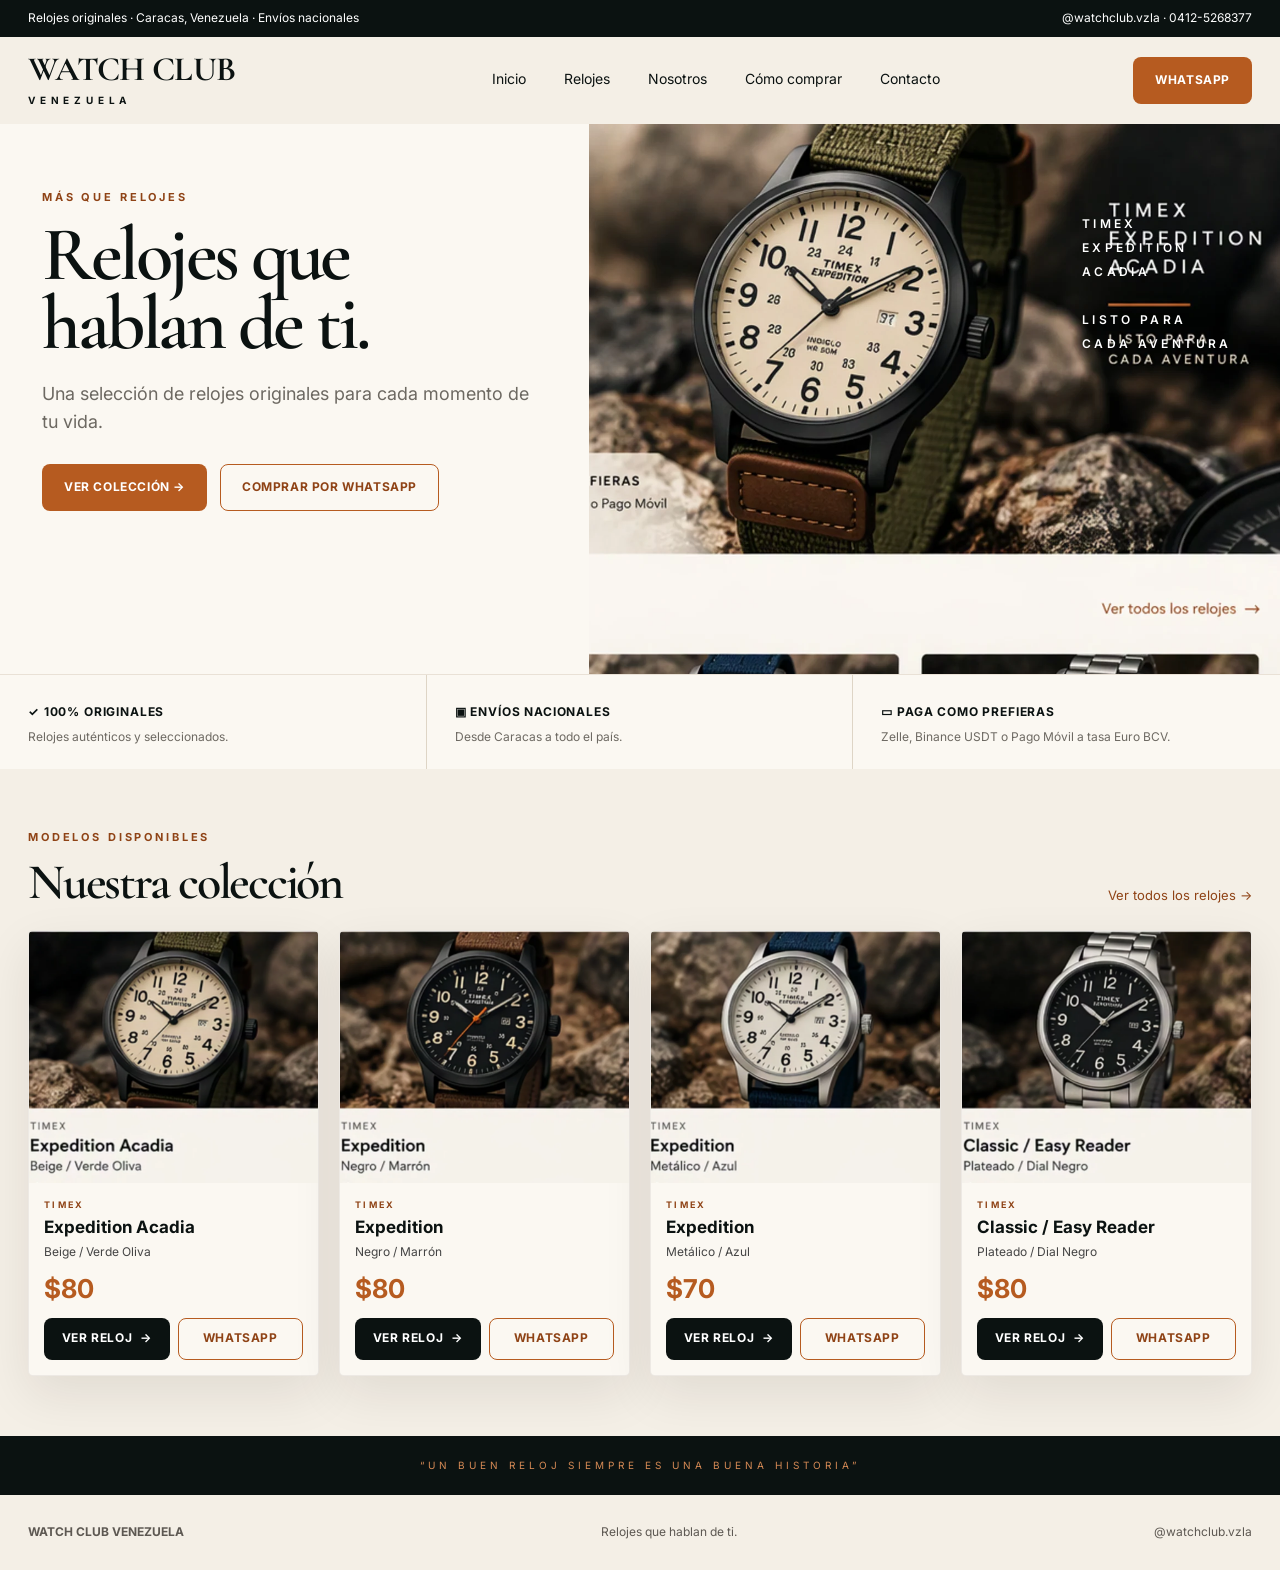
==== index.html @ b3d06749 "Add files via upload" ====
<!doctype html><html lang="es"><head><meta charset="utf-8"><meta name="viewport" content="width=device-width,initial-scale=1"><meta name="description" content="Relojes originales Timex en Caracas y envíos nacionales."><title>Watch Club Venezuela</title><link rel="stylesheet" href="css/styles.css"><script src="js/products.js" defer></script><script src="js/app.js" defer></script></head><body><div class="topbar"><div class="topbar__inner"><span>Relojes originales · Caracas, Venezuela · Envíos nacionales</span><span>@watchclub.vzla · 0412-5268377</span></div></div><header class="site-header"><a class="brand" href="index.html">WATCH CLUB<small>VENEZUELA</small></a><button class="menu-button" type="button" data-menu aria-expanded="false" aria-label="Abrir menú">☰</button><nav class="site-nav" data-nav><a href="index.html">Inicio</a><a href="index.html#coleccion">Relojes</a><a href="nosotros.html">Nosotros</a><a href="como-comprar.html">Cómo comprar</a><a href="contacto.html">Contacto</a></nav><a class="button button--copper" data-wa target="_blank" rel="noopener noreferrer">WhatsApp</a></header><main><section class="hero"><div class="hero__copy"><p class="eyebrow">MÁS QUE RELOJES</p><h1>Relojes que<br>hablan de ti.</h1><p class="hero__lead">Una selección de relojes originales para cada momento de tu vida.</p><div class="hero__actions"><a class="button button--copper" href="#coleccion">Ver colección →</a><a class="button button--line" data-wa target="_blank" rel="noopener noreferrer">Comprar por WhatsApp</a></div></div><div class="hero__visual"><a href="producto.html?id=expedition-acadia-verde"><img src="assets/images/hero.webp" alt="Timex Expedition Acadia sobre superficie rocosa"></a><div class="hero__caption">TIMEX<br>EXPEDITION<br>ACADIA<br><br>LISTO PARA<br>CADA AVENTURA</div></div></section><section class="benefits"><div class="benefit"><strong>✓ 100% ORIGINALES</strong><p>Relojes auténticos y seleccionados.</p></div><div class="benefit"><strong>▣ ENVÍOS NACIONALES</strong><p>Desde Caracas a todo el país.</p></div><div class="benefit"><strong>▭ PAGA COMO PREFIERAS</strong><p>Zelle, Binance USDT o Pago Móvil a tasa Euro BCV.</p></div></section><section id="coleccion" class="section"><div class="section-head"><div><p class="eyebrow">MODELOS DISPONIBLES</p><h2>Nuestra colección</h2></div><a class="section-link" href="#coleccion">Ver todos los relojes →</a></div><div id="product-grid" class="product-grid"></div></section><div class="quote">“UN BUEN RELOJ SIEMPRE ES UNA BUENA HISTORIA”</div></main><footer class="site-footer"><strong>WATCH CLUB VENEZUELA</strong><span>Relojes que hablan de ti.</span><a data-instagram target="_blank" rel="noopener noreferrer">@watchclub.vzla</a></footer></body></html>
---- css/styles.css ----
@import url('https://fonts.googleapis.com/css2?family=Cormorant+Garamond:wght@500;600;700&family=Inter:wght@400;500;600;700&display=swap');
:root{--ink:#0b1211;--cream:#f4efe6;--paper:#fbf8f2;--copper:#b65b20;--copper-dark:#8f4316;--muted:#6d6962;--line:#ded5c6;--white:#fff;--max:1380px;--serif:'Cormorant Garamond',Georgia,serif;--sans:'Inter',Arial,sans-serif;--shadow:0 18px 50px rgba(29,21,13,.09)}*{box-sizing:border-box}html{scroll-behavior:smooth}body{margin:0;background:var(--cream);color:var(--ink);font-family:var(--sans);line-height:1.55}a{color:inherit;text-decoration:none}img{display:block;max-width:100%}button{font:inherit}.topbar{background:var(--ink);color:#fff;font-size:12px}.topbar__inner,.site-header,.hero,.benefits,.section,.site-footer{width:min(var(--max),100%);margin-inline:auto}.topbar__inner{padding:9px 28px;display:flex;justify-content:space-between;gap:20px}.site-header{display:grid;grid-template-columns:270px 1fr auto;align-items:center;gap:30px;padding:19px 28px}.brand{font:700 34px/.8 var(--serif);letter-spacing:-.02em}.brand small{display:block;margin-top:12px;font:700 10px/1 var(--sans);letter-spacing:.48em}.site-nav{display:flex;justify-content:center;gap:38px;font-size:14px}.site-nav a{padding:10px 0;border-bottom:2px solid transparent}.site-nav a:hover,.site-nav a[aria-current="page"]{color:var(--copper);border-color:var(--copper)}.menu-button{display:none;border:0;background:transparent;font-size:24px}.button{display:inline-flex;align-items:center;justify-content:center;gap:8px;min-height:47px;padding:0 21px;border:1px solid transparent;border-radius:8px;font-size:12px;font-weight:700;letter-spacing:.05em;text-transform:uppercase;transition:.2s}.button:hover{transform:translateY(-2px)}.button--copper{background:var(--copper);color:#fff}.button--copper:hover{background:var(--copper-dark)}.button--dark{background:var(--ink);color:#fff}.button--line{border-color:var(--copper);color:var(--copper-dark);background:transparent}.button--wide{width:100%}.hero{display:grid;grid-template-columns:46% 54%;min-height:550px;background:var(--paper);overflow:hidden}.hero__copy{padding:65px 42px 38px}.eyebrow,.kicker{margin:0 0 14px;color:var(--copper-dark);font-size:11px;font-weight:700;letter-spacing:.26em;text-transform:uppercase}.hero h1,.section h2,.product-info h1,.spec-section h2,.related h2,.page-hero h1,.empty h1{font-family:var(--serif);font-weight:600;letter-spacing:-.045em;line-height:.9}.hero h1{max-width:620px;margin:0 0 22px;font-size:clamp(58px,6vw,88px)}.hero__lead{max-width:520px;margin:0 0 28px;color:var(--muted);font-size:18px}.hero__actions{display:flex;flex-wrap:wrap;gap:13px}.hero__visual{position:relative;min-height:550px}.hero__visual img{width:100%;height:100%;object-fit:cover}.hero__caption{position:absolute;top:16%;right:7%;color:#fff;font-size:12px;font-weight:600;line-height:2;letter-spacing:.28em}.benefits{display:grid;grid-template-columns:repeat(3,1fr);background:var(--paper);border-top:1px solid #e9e1d6}.benefit{padding:23px 28px;border-right:1px solid var(--line)}.benefit:last-child{border:0}.benefit strong{font-size:12px;letter-spacing:.07em}.benefit p{margin:5px 0 0;color:var(--muted);font-size:12px}.section,.spec-section,.related{width:min(var(--max),100%);margin:auto;padding:60px 28px}.section-head{display:flex;justify-content:space-between;align-items:end;gap:20px;margin-bottom:25px}.section h2,.spec-section h2,.related h2{margin:0;font-size:50px}.section-link{color:var(--copper-dark);font-size:13px}.product-grid{display:grid;grid-template-columns:repeat(4,minmax(0,1fr));gap:20px}.product-card{overflow:hidden;background:var(--paper);border:1px solid rgba(19,15,10,.06);border-radius:5px;box-shadow:var(--shadow)}.product-card__visual{position:relative;display:block;aspect-ratio:1.15/1;overflow:hidden;background:#d8d0c5}.product-card__visual img{width:100%;height:100%;object-fit:cover;transition:.35s}.product-card__visual span{position:absolute;right:12px;bottom:12px;padding:7px 10px;border-radius:20px;background:#fff;color:var(--ink);font-size:10px;opacity:0;transition:.25s}.product-card:hover img{transform:scale(1.035)}.product-card:hover .product-card__visual span{opacity:1}.product-card__body{padding:15px}.product-card__body .kicker{margin-bottom:3px;font-size:9px}.product-card h3{margin:0;font-size:17px}.variant{margin:2px 0;color:#444;font-size:12px}.product-card strong{display:block;margin:8px 0;color:var(--copper);font-size:26px}.product-card__actions{display:grid;grid-template-columns:1fr 1fr;gap:8px}.product-card__actions .button{min-height:42px;padding:0 9px}.quote{background:var(--ink);color:#d68a55;text-align:center;padding:22px;font-size:10px;letter-spacing:.4em}.site-footer{display:flex;justify-content:space-between;gap:20px;padding:28px;color:#5d5852;font-size:12px}.product-page{width:min(var(--max),100%);margin:auto;padding:55px 28px}.product-detail{display:grid;grid-template-columns:1.08fr .92fr;gap:70px;align-items:start}.gallery__main{overflow:hidden;aspect-ratio:1/1;border-radius:8px;background:#ddd}.gallery__main img{width:100%;height:100%;object-fit:cover}.gallery__thumbs{display:flex;gap:10px;margin-top:12px}.gallery__thumbs button{width:82px;height:82px;padding:0;border:2px solid transparent;background:none;cursor:pointer}.gallery__thumbs button.is-active{border-color:var(--copper)}.gallery__thumbs img{width:100%;height:100%;object-fit:cover}.product-info{position:sticky;top:25px;padding:28px 0}.product-info h1{margin:0;font-size:70px}.product-info__variant{color:var(--muted);font-size:17px}.product-info__price{margin:15px 0;color:var(--copper);font-size:42px;font-weight:700}.stock{display:flex;align-items:center;gap:8px}.stock span{width:8px;height:8px;border-radius:50%;background:#3d8054}.mini-benefits{display:flex;gap:14px;margin-top:17px;color:var(--muted);font-size:11px}.spec-section,.related{border-top:1px solid var(--line)}.spec-section dl{display:grid;grid-template-columns:repeat(2,1fr);margin:25px 0 0}.spec-section dl div{display:grid;grid-template-columns:1fr 1.3fr;padding:15px 0;border-bottom:1px solid var(--line)}.spec-section dt{color:var(--muted)}.spec-section dd{margin:0;font-weight:600}.related .product-grid{grid-template-columns:repeat(3,1fr)}.page-hero{width:min(1100px,100%);margin:auto;padding:100px 28px}.page-hero h1{margin:0;font-size:80px}.page-hero p{max-width:700px;color:var(--muted);font-size:18px}.content-grid{display:grid;grid-template-columns:repeat(3,1fr);gap:20px;margin-top:40px}.content-card{padding:30px;background:var(--paper);box-shadow:var(--shadow)}.empty{min-height:60vh;padding:90px 0}.empty h1{font-size:65px}@media(max-width:980px){.site-header{grid-template-columns:1fr auto}.menu-button{display:block}.site-nav{display:none;grid-column:1/-1;flex-direction:column;align-items:flex-start;gap:5px}.site-nav.is-open{display:flex}.site-header>.button{display:none}.hero{grid-template-columns:1fr}.hero__visual{min-height:430px}.benefits{grid-template-columns:1fr}.benefit{border-right:0;border-bottom:1px solid var(--line)}.product-grid{grid-template-columns:repeat(2,1fr)}.product-detail{grid-template-columns:1fr}.product-info{position:static}.related .product-grid{grid-template-columns:repeat(2,1fr)}.content-grid{grid-template-columns:1fr}.site-footer{flex-direction:column}}@media(max-width:560px){.topbar__inner{flex-direction:column;gap:3px;padding:8px 17px}.site-header{padding:17px}.brand{font-size:27px}.hero__copy{padding:48px 20px}.hero h1{font-size:55px}.hero__lead{font-size:16px}.hero__visual{min-height:335px}.hero__caption{font-size:9px}.section,.spec-section,.related,.product-page{padding:45px 17px}.section h2,.spec-section h2,.related h2{font-size:42px}.product-grid,.related .product-grid{grid-template-columns:1fr}.section-head{align-items:flex-start;flex-direction:column}.product-info h1,.page-hero h1{font-size:55px}.spec-section dl{grid-template-columns:1fr}.site-footer{padding-inline:17px}}
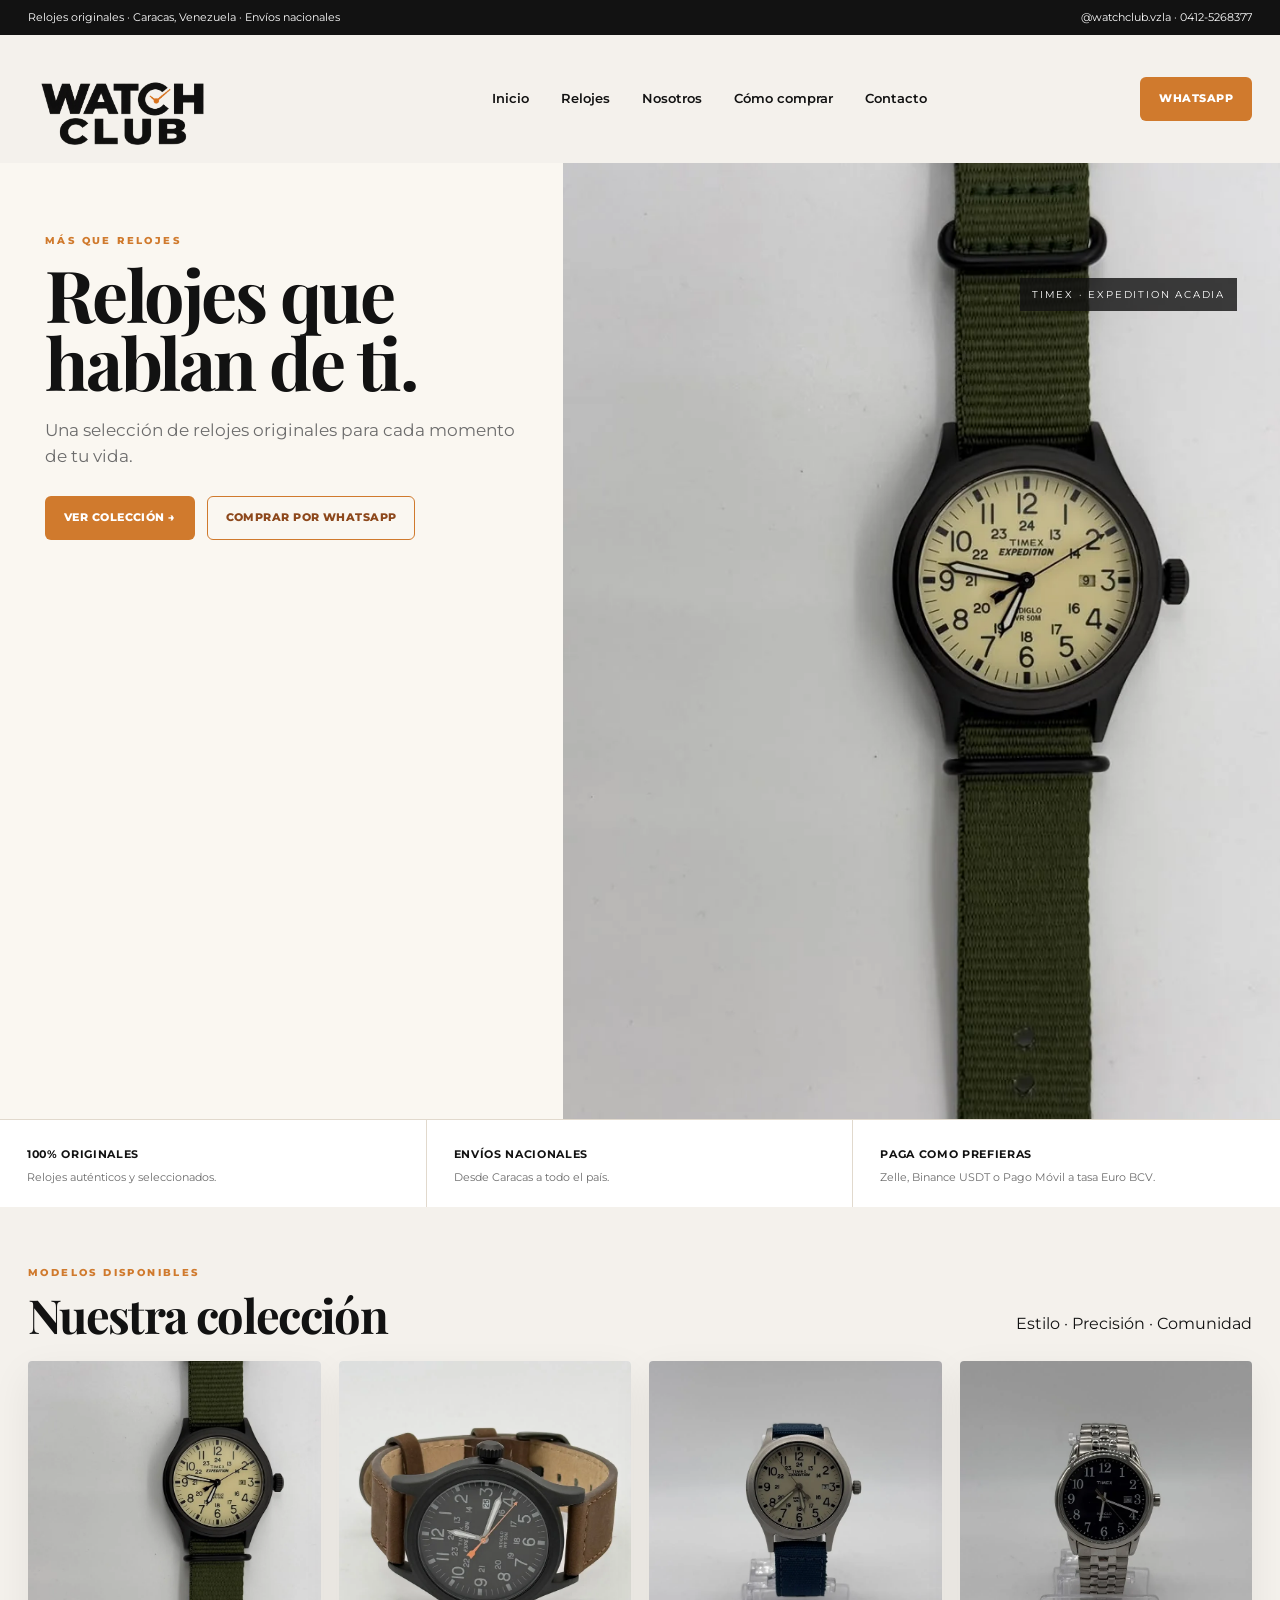
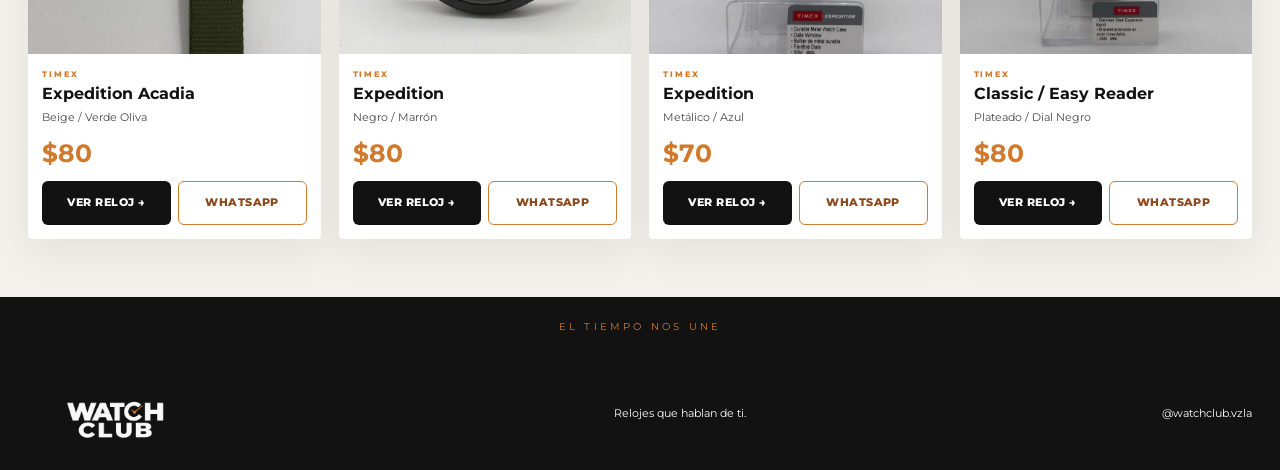
==== commit 1289da65: "Add files via upload" ====
--- a/index.html
+++ b/index.html
@@ -1 +1 @@
-<!doctype html><html lang="es"><head><meta charset="utf-8"><meta name="viewport" content="width=device-width,initial-scale=1"><meta name="description" content="Relojes originales Timex en Caracas y envíos nacionales."><title>Watch Club Venezuela</title><link rel="stylesheet" href="css/styles.css"><script src="js/products.js" defer></script><script src="js/app.js" defer></script></head><body><div class="topbar"><div class="topbar__inner"><span>Relojes originales · Caracas, Venezuela · Envíos nacionales</span><span>@watchclub.vzla · 0412-5268377</span></div></div><header class="site-header"><a class="brand" href="index.html">WATCH CLUB<small>VENEZUELA</small></a><button class="menu-button" type="button" data-menu aria-expanded="false" aria-label="Abrir menú">☰</button><nav class="site-nav" data-nav><a href="index.html">Inicio</a><a href="index.html#coleccion">Relojes</a><a href="nosotros.html">Nosotros</a><a href="como-comprar.html">Cómo comprar</a><a href="contacto.html">Contacto</a></nav><a class="button button--copper" data-wa target="_blank" rel="noopener noreferrer">WhatsApp</a></header><main><section class="hero"><div class="hero__copy"><p class="eyebrow">MÁS QUE RELOJES</p><h1>Relojes que<br>hablan de ti.</h1><p class="hero__lead">Una selección de relojes originales para cada momento de tu vida.</p><div class="hero__actions"><a class="button button--copper" href="#coleccion">Ver colección →</a><a class="button button--line" data-wa target="_blank" rel="noopener noreferrer">Comprar por WhatsApp</a></div></div><div class="hero__visual"><a href="producto.html?id=expedition-acadia-verde"><img src="assets/images/hero.webp" alt="Timex Expedition Acadia sobre superficie rocosa"></a><div class="hero__caption">TIMEX<br>EXPEDITION<br>ACADIA<br><br>LISTO PARA<br>CADA AVENTURA</div></div></section><section class="benefits"><div class="benefit"><strong>✓ 100% ORIGINALES</strong><p>Relojes auténticos y seleccionados.</p></div><div class="benefit"><strong>▣ ENVÍOS NACIONALES</strong><p>Desde Caracas a todo el país.</p></div><div class="benefit"><strong>▭ PAGA COMO PREFIERAS</strong><p>Zelle, Binance USDT o Pago Móvil a tasa Euro BCV.</p></div></section><section id="coleccion" class="section"><div class="section-head"><div><p class="eyebrow">MODELOS DISPONIBLES</p><h2>Nuestra colección</h2></div><a class="section-link" href="#coleccion">Ver todos los relojes →</a></div><div id="product-grid" class="product-grid"></div></section><div class="quote">“UN BUEN RELOJ SIEMPRE ES UNA BUENA HISTORIA”</div></main><footer class="site-footer"><strong>WATCH CLUB VENEZUELA</strong><span>Relojes que hablan de ti.</span><a data-instagram target="_blank" rel="noopener noreferrer">@watchclub.vzla</a></footer></body></html>+<!doctype html><html lang="es"><head><meta charset="utf-8"><meta name="viewport" content="width=device-width,initial-scale=1"><meta name="description" content="Watch Club Venezuela: relojes originales Timex, atención personalizada y envíos nacionales."><title>Watch Club Venezuela</title><link rel="icon" type="image/png" href="assets/brand/favicon.png"><link rel="stylesheet" href="css/styles.css"><script src="js/products.js" defer></script><script src="js/app.js" defer></script></head><body><div class="bar"><div><span>Relojes originales · Caracas, Venezuela · Envíos nacionales</span><span>@watchclub.vzla · 0412-5268377</span></div></div><header class="header"><a href="index.html"><img class="logo-img" src="assets/brand/watchclub-logo-black.png" alt="Watch Club"></a><button class="menu" type="button" data-menu aria-expanded="false" aria-label="Abrir menú">☰</button><nav class="nav" data-nav><a href="index.html">Inicio</a><a href="index.html#coleccion">Relojes</a><a href="nosotros.html">Nosotros</a><a href="como-comprar.html">Cómo comprar</a><a href="contacto.html">Contacto</a></nav><a class="btn copper" data-wa target="_blank" rel="noopener noreferrer">WhatsApp</a></header><main><section class="hero"><div class="hero-copy"><p class="eyebrow">MÁS QUE RELOJES</p><h1>Relojes que<br>hablan de ti.</h1><p>Una selección de relojes originales para cada momento de tu vida.</p><div class="hero-actions"><a class="btn copper" href="#coleccion">Ver colección →</a><a class="btn line" data-wa target="_blank" rel="noopener noreferrer">Comprar por WhatsApp</a></div></div><div class="hero-photo"><a id="hero-link"><img id="hero-img" alt="Reloj destacado Watch Club"></a><span class="hero-tag">TIMEX · EXPEDITION ACADIA</span></div></section><section class="benefits"><div class="benefit"><strong>100% ORIGINALES</strong><p>Relojes auténticos y seleccionados.</p></div><div class="benefit"><strong>ENVÍOS NACIONALES</strong><p>Desde Caracas a todo el país.</p></div><div class="benefit"><strong>PAGA COMO PREFIERAS</strong><p>Zelle, Binance USDT o Pago Móvil a tasa Euro BCV.</p></div></section><section id="coleccion" class="section"><div class="section-head"><div><p class="eyebrow">MODELOS DISPONIBLES</p><h2>Nuestra colección</h2></div><span>Estilo · Precisión · Comunidad</span></div><div id="products" class="grid"></div></section><div class="quote">EL TIEMPO NOS UNE</div></main><footer class="footer"><img src="assets/brand/watchclub-logo-white.png" alt="Watch Club"><span>Relojes que hablan de ti.</span><a data-ig target="_blank" rel="noopener noreferrer">@watchclub.vzla</a></footer></body></html>
--- a/css/styles.css
+++ b/css/styles.css
@@ -1,2 +1,2 @@
-@import url('https://fonts.googleapis.com/css2?family=Cormorant+Garamond:wght@500;600;700&family=Inter:wght@400;500;600;700&display=swap');
-:root{--ink:#0b1211;--cream:#f4efe6;--paper:#fbf8f2;--copper:#b65b20;--copper-dark:#8f4316;--muted:#6d6962;--line:#ded5c6;--white:#fff;--max:1380px;--serif:'Cormorant Garamond',Georgia,serif;--sans:'Inter',Arial,sans-serif;--shadow:0 18px 50px rgba(29,21,13,.09)}*{box-sizing:border-box}html{scroll-behavior:smooth}body{margin:0;background:var(--cream);color:var(--ink);font-family:var(--sans);line-height:1.55}a{color:inherit;text-decoration:none}img{display:block;max-width:100%}button{font:inherit}.topbar{background:var(--ink);color:#fff;font-size:12px}.topbar__inner,.site-header,.hero,.benefits,.section,.site-footer{width:min(var(--max),100%);margin-inline:auto}.topbar__inner{padding:9px 28px;display:flex;justify-content:space-between;gap:20px}.site-header{display:grid;grid-template-columns:270px 1fr auto;align-items:center;gap:30px;padding:19px 28px}.brand{font:700 34px/.8 var(--serif);letter-spacing:-.02em}.brand small{display:block;margin-top:12px;font:700 10px/1 var(--sans);letter-spacing:.48em}.site-nav{display:flex;justify-content:center;gap:38px;font-size:14px}.site-nav a{padding:10px 0;border-bottom:2px solid transparent}.site-nav a:hover,.site-nav a[aria-current="page"]{color:var(--copper);border-color:var(--copper)}.menu-button{display:none;border:0;background:transparent;font-size:24px}.button{display:inline-flex;align-items:center;justify-content:center;gap:8px;min-height:47px;padding:0 21px;border:1px solid transparent;border-radius:8px;font-size:12px;font-weight:700;letter-spacing:.05em;text-transform:uppercase;transition:.2s}.button:hover{transform:translateY(-2px)}.button--copper{background:var(--copper);color:#fff}.button--copper:hover{background:var(--copper-dark)}.button--dark{background:var(--ink);color:#fff}.button--line{border-color:var(--copper);color:var(--copper-dark);background:transparent}.button--wide{width:100%}.hero{display:grid;grid-template-columns:46% 54%;min-height:550px;background:var(--paper);overflow:hidden}.hero__copy{padding:65px 42px 38px}.eyebrow,.kicker{margin:0 0 14px;color:var(--copper-dark);font-size:11px;font-weight:700;letter-spacing:.26em;text-transform:uppercase}.hero h1,.section h2,.product-info h1,.spec-section h2,.related h2,.page-hero h1,.empty h1{font-family:var(--serif);font-weight:600;letter-spacing:-.045em;line-height:.9}.hero h1{max-width:620px;margin:0 0 22px;font-size:clamp(58px,6vw,88px)}.hero__lead{max-width:520px;margin:0 0 28px;color:var(--muted);font-size:18px}.hero__actions{display:flex;flex-wrap:wrap;gap:13px}.hero__visual{position:relative;min-height:550px}.hero__visual img{width:100%;height:100%;object-fit:cover}.hero__caption{position:absolute;top:16%;right:7%;color:#fff;font-size:12px;font-weight:600;line-height:2;letter-spacing:.28em}.benefits{display:grid;grid-template-columns:repeat(3,1fr);background:var(--paper);border-top:1px solid #e9e1d6}.benefit{padding:23px 28px;border-right:1px solid var(--line)}.benefit:last-child{border:0}.benefit strong{font-size:12px;letter-spacing:.07em}.benefit p{margin:5px 0 0;color:var(--muted);font-size:12px}.section,.spec-section,.related{width:min(var(--max),100%);margin:auto;padding:60px 28px}.section-head{display:flex;justify-content:space-between;align-items:end;gap:20px;margin-bottom:25px}.section h2,.spec-section h2,.related h2{margin:0;font-size:50px}.section-link{color:var(--copper-dark);font-size:13px}.product-grid{display:grid;grid-template-columns:repeat(4,minmax(0,1fr));gap:20px}.product-card{overflow:hidden;background:var(--paper);border:1px solid rgba(19,15,10,.06);border-radius:5px;box-shadow:var(--shadow)}.product-card__visual{position:relative;display:block;aspect-ratio:1.15/1;overflow:hidden;background:#d8d0c5}.product-card__visual img{width:100%;height:100%;object-fit:cover;transition:.35s}.product-card__visual span{position:absolute;right:12px;bottom:12px;padding:7px 10px;border-radius:20px;background:#fff;color:var(--ink);font-size:10px;opacity:0;transition:.25s}.product-card:hover img{transform:scale(1.035)}.product-card:hover .product-card__visual span{opacity:1}.product-card__body{padding:15px}.product-card__body .kicker{margin-bottom:3px;font-size:9px}.product-card h3{margin:0;font-size:17px}.variant{margin:2px 0;color:#444;font-size:12px}.product-card strong{display:block;margin:8px 0;color:var(--copper);font-size:26px}.product-card__actions{display:grid;grid-template-columns:1fr 1fr;gap:8px}.product-card__actions .button{min-height:42px;padding:0 9px}.quote{background:var(--ink);color:#d68a55;text-align:center;padding:22px;font-size:10px;letter-spacing:.4em}.site-footer{display:flex;justify-content:space-between;gap:20px;padding:28px;color:#5d5852;font-size:12px}.product-page{width:min(var(--max),100%);margin:auto;padding:55px 28px}.product-detail{display:grid;grid-template-columns:1.08fr .92fr;gap:70px;align-items:start}.gallery__main{overflow:hidden;aspect-ratio:1/1;border-radius:8px;background:#ddd}.gallery__main img{width:100%;height:100%;object-fit:cover}.gallery__thumbs{display:flex;gap:10px;margin-top:12px}.gallery__thumbs button{width:82px;height:82px;padding:0;border:2px solid transparent;background:none;cursor:pointer}.gallery__thumbs button.is-active{border-color:var(--copper)}.gallery__thumbs img{width:100%;height:100%;object-fit:cover}.product-info{position:sticky;top:25px;padding:28px 0}.product-info h1{margin:0;font-size:70px}.product-info__variant{color:var(--muted);font-size:17px}.product-info__price{margin:15px 0;color:var(--copper);font-size:42px;font-weight:700}.stock{display:flex;align-items:center;gap:8px}.stock span{width:8px;height:8px;border-radius:50%;background:#3d8054}.mini-benefits{display:flex;gap:14px;margin-top:17px;color:var(--muted);font-size:11px}.spec-section,.related{border-top:1px solid var(--line)}.spec-section dl{display:grid;grid-template-columns:repeat(2,1fr);margin:25px 0 0}.spec-section dl div{display:grid;grid-template-columns:1fr 1.3fr;padding:15px 0;border-bottom:1px solid var(--line)}.spec-section dt{color:var(--muted)}.spec-section dd{margin:0;font-weight:600}.related .product-grid{grid-template-columns:repeat(3,1fr)}.page-hero{width:min(1100px,100%);margin:auto;padding:100px 28px}.page-hero h1{margin:0;font-size:80px}.page-hero p{max-width:700px;color:var(--muted);font-size:18px}.content-grid{display:grid;grid-template-columns:repeat(3,1fr);gap:20px;margin-top:40px}.content-card{padding:30px;background:var(--paper);box-shadow:var(--shadow)}.empty{min-height:60vh;padding:90px 0}.empty h1{font-size:65px}@media(max-width:980px){.site-header{grid-template-columns:1fr auto}.menu-button{display:block}.site-nav{display:none;grid-column:1/-1;flex-direction:column;align-items:flex-start;gap:5px}.site-nav.is-open{display:flex}.site-header>.button{display:none}.hero{grid-template-columns:1fr}.hero__visual{min-height:430px}.benefits{grid-template-columns:1fr}.benefit{border-right:0;border-bottom:1px solid var(--line)}.product-grid{grid-template-columns:repeat(2,1fr)}.product-detail{grid-template-columns:1fr}.product-info{position:static}.related .product-grid{grid-template-columns:repeat(2,1fr)}.content-grid{grid-template-columns:1fr}.site-footer{flex-direction:column}}@media(max-width:560px){.topbar__inner{flex-direction:column;gap:3px;padding:8px 17px}.site-header{padding:17px}.brand{font-size:27px}.hero__copy{padding:48px 20px}.hero h1{font-size:55px}.hero__lead{font-size:16px}.hero__visual{min-height:335px}.hero__caption{font-size:9px}.section,.spec-section,.related,.product-page{padding:45px 17px}.section h2,.spec-section h2,.related h2{font-size:42px}.product-grid,.related .product-grid{grid-template-columns:1fr}.section-head{align-items:flex-start;flex-direction:column}.product-info h1,.page-hero h1{font-size:55px}.spec-section dl{grid-template-columns:1fr}.site-footer{padding-inline:17px}}
+@import url('https://fonts.googleapis.com/css2?family=Montserrat:wght@400;500;600;700;800&family=Playfair+Display:wght@600;700&display=swap');
+:root{--wc-black:#121212;--wc-copper:#D07A2D;--wc-cream:#F4F1EC;--wc-white:#FFFFFF;--wc-gray:#6C6C6C;--max:1380px;--shadow:0 14px 40px #1b130a12}*{box-sizing:border-box}html{scroll-behavior:smooth}body{margin:0;background:var(--wc-cream);color:var(--wc-black);font-family:Montserrat,Arial,sans-serif;line-height:1.55}a{text-decoration:none;color:inherit}img{display:block;max-width:100%}button{font:inherit}.bar{background:var(--wc-black);color:white;font-size:11px}.bar>div,.header,.hero,.benefits,.section,.footer,.product-main{width:min(var(--max),100%);margin:auto}.bar>div{display:flex;justify-content:space-between;gap:20px;padding:9px 28px}.header{display:grid;grid-template-columns:250px 1fr auto;align-items:center;gap:24px;padding:15px 28px;background:var(--wc-cream)}.logo-img{width:190px;height:auto}.nav{display:flex;justify-content:center;gap:32px;font-size:13px;font-weight:600}.nav a{padding:9px 0;border-bottom:2px solid transparent}.nav a:hover{color:var(--wc-copper);border-color:var(--wc-copper)}.menu{display:none;border:0;background:none;font-size:24px}.btn{display:inline-flex;justify-content:center;align-items:center;min-height:44px;padding:0 18px;border:1px solid transparent;border-radius:6px;font-size:11px;font-weight:800;letter-spacing:.04em;text-transform:uppercase}.btn.copper{background:var(--wc-copper);color:#fff}.btn.dark{background:var(--wc-black);color:white}.btn.line{border-color:var(--wc-copper);color:#8d481c;background:transparent}.btn.wide{width:100%;min-height:52px}.hero{display:grid;grid-template-columns:44% 56%;min-height:570px;background:#faf7f1}.hero-copy{padding:70px 45px 45px}.eyebrow{margin:0 0 12px;color:var(--wc-copper);font-size:10px;font-weight:800;letter-spacing:.24em;text-transform:uppercase}.hero h1,.section h2,.info h1,.details h2,.page h1,.empty h1{font-family:'Playfair Display',Georgia,serif;line-height:.94;letter-spacing:-.035em}.hero h1{font-size:clamp(55px,5.6vw,84px);margin:0 0 22px}.hero-copy>p:not(.eyebrow){max-width:490px;color:var(--wc-gray);font-size:17px}.hero-actions{display:flex;gap:12px;flex-wrap:wrap;margin-top:26px}.hero-photo{position:relative;overflow:hidden;background:#ddd}.hero-photo img{width:100%;height:100%;min-height:570px;object-fit:cover}.hero-tag{position:absolute;right:6%;top:12%;padding:9px 12px;background:#121212cc;color:white;font-size:10px;letter-spacing:.18em}.benefits{display:grid;grid-template-columns:repeat(3,1fr);background:white;border-top:1px solid #e1d9cd}.benefit{padding:21px 27px;border-right:1px solid #e1d9cd}.benefit:last-child{border:0}.benefit strong{font-size:11px;letter-spacing:.06em}.benefit p{margin:4px 0 0;color:var(--wc-gray);font-size:11px}.section,.details{padding:58px 28px}.section-head{display:flex;align-items:end;justify-content:space-between;gap:20px;margin-bottom:24px}.section h2,.details h2{font-size:47px;margin:0}.grid{display:grid;grid-template-columns:repeat(4,minmax(0,1fr));gap:18px}.product-card{background:white;border-radius:4px;overflow:hidden;box-shadow:var(--shadow)}.product-photo{display:block;aspect-ratio:1/1;overflow:hidden;background:#eee}.product-photo img{width:100%;height:100%;object-fit:cover;transition:.3s}.product-card:hover .product-photo img{transform:scale(1.025)}.product-copy{padding:14px}.product-copy .eyebrow{margin-bottom:2px;font-size:8px}.product-copy h3{margin:0;font-size:16px}.variant{margin:2px 0;color:#494949;font-size:11px}.price{display:block;margin:8px 0;color:var(--wc-copper);font-size:25px}.card-actions{display:grid;grid-template-columns:1fr 1fr;gap:7px}.card-actions .btn{padding:0 8px}.quote{background:var(--wc-black);color:var(--wc-copper);padding:22px;text-align:center;font-size:10px;letter-spacing:.32em}.footer{display:flex;justify-content:space-between;align-items:center;gap:20px;padding:28px;background:var(--wc-black);color:var(--wc-white);font-size:11px}.footer img{width:170px;max-height:58px;object-fit:contain}.product-main{padding:50px 28px}.product-detail{display:grid;grid-template-columns:1.08fr .92fr;gap:65px}.gallery-main{aspect-ratio:1/1;overflow:hidden;background:#eee}.gallery-main img{width:100%;height:100%;object-fit:cover}.thumbs{display:flex;flex-wrap:wrap;gap:9px;margin-top:10px}.thumbs button{width:76px;height:76px;padding:0;background:none;border:2px solid transparent;cursor:pointer}.thumbs button.active{border-color:var(--wc-copper)}.thumbs img{width:100%;height:100%;object-fit:cover}.info{padding:32px 0;position:sticky;top:15px}.info h1{font-size:65px;margin:0}.variant.large{font-size:16px;color:var(--wc-gray)}.big-price{font-size:40px;font-weight:800;color:var(--wc-copper);margin:14px 0}.description{color:#4b4b4b}.available{display:flex;align-items:center;gap:8px;font-weight:600;font-size:12px}.available i{width:8px;height:8px;border-radius:50%;background:#39784d}.buy-notes{display:flex;gap:12px;flex-wrap:wrap;margin-top:14px;color:var(--wc-gray);font-size:10px}.details{width:min(var(--max),100%);margin:auto;border-top:1px solid #ddd4c8}.details dl{display:grid;grid-template-columns:repeat(2,1fr);margin:24px 0}.details dl>div{display:grid;grid-template-columns:1fr 1.4fr;padding:14px;border-bottom:1px solid #ddd4c8}.details dt{color:var(--wc-gray)}.details dd{margin:0;font-weight:600}.related .grid{grid-template-columns:repeat(3,1fr)}.page{width:min(1100px,100%);margin:auto;padding:85px 28px}.page h1{font-size:70px;margin:0}.page>p{max-width:720px;color:var(--wc-gray);font-size:17px}.page-cards{display:grid;grid-template-columns:repeat(3,1fr);gap:18px;margin-top:35px}.page-card{padding:28px;background:white;box-shadow:var(--shadow)}.empty{min-height:65vh;padding:90px 0}.empty h1{font-size:60px}@media(max-width:900px){.header{grid-template-columns:1fr auto}.menu{display:block}.nav{display:none;grid-column:1/-1;flex-direction:column;align-items:flex-start;gap:2px}.nav.open{display:flex}.header>.btn{display:none}.hero{grid-template-columns:1fr}.hero-photo img{min-height:430px}.benefits{grid-template-columns:1fr}.benefit{border-right:0;border-bottom:1px solid #e1d9cd}.grid{grid-template-columns:repeat(2,1fr)}.product-detail{grid-template-columns:1fr}.info{position:static}.related .grid{grid-template-columns:repeat(2,1fr)}.page-cards{grid-template-columns:1fr}}@media(max-width:560px){.bar>div{flex-direction:column;gap:2px;padding:7px 16px}.header{padding:15px 16px}.logo-img{width:155px}.hero-copy{padding:45px 18px}.hero h1{font-size:53px}.hero-photo img{min-height:330px}.section,.details,.product-main{padding:43px 16px}.section h2,.details h2{font-size:39px}.grid,.related .grid{grid-template-columns:1fr}.section-head{align-items:flex-start;flex-direction:column}.info h1,.page h1{font-size:50px}.details dl{grid-template-columns:1fr}.footer{padding:25px 16px;flex-direction:column;align-items:flex-start}}
